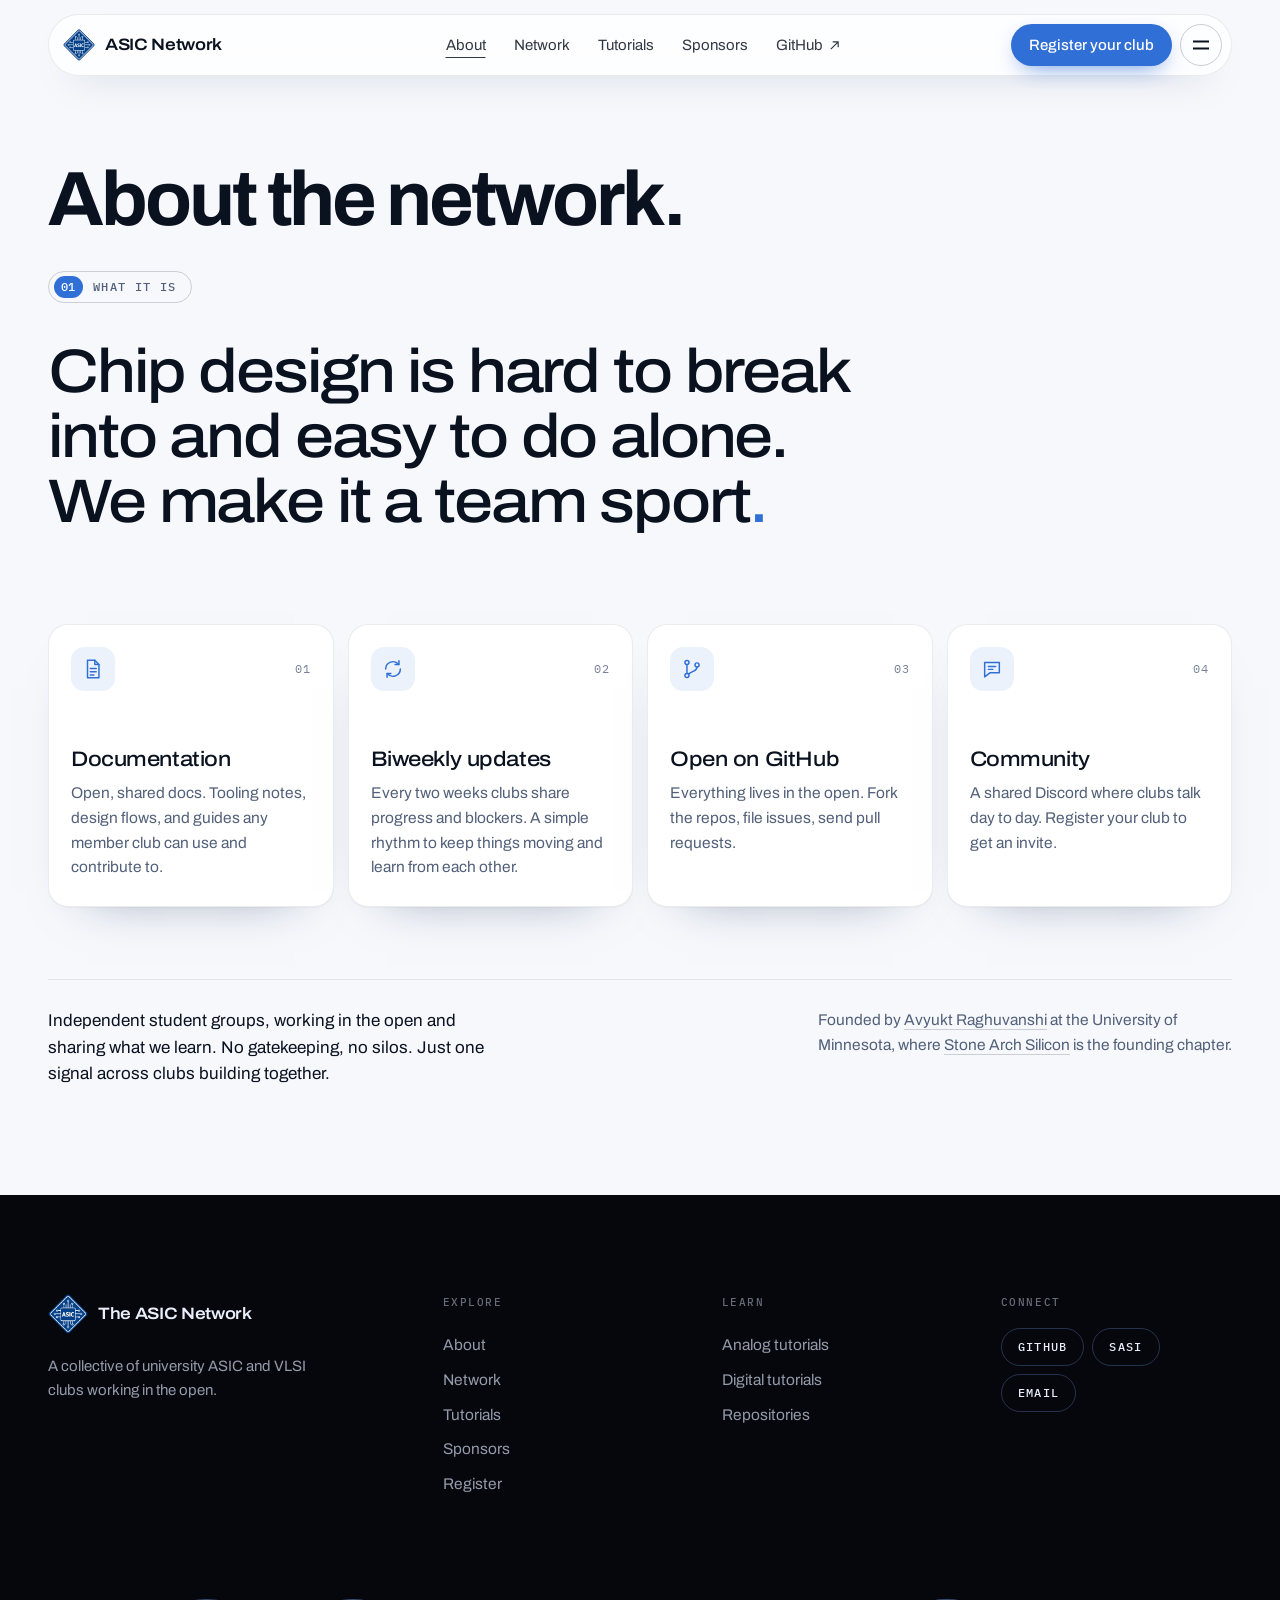
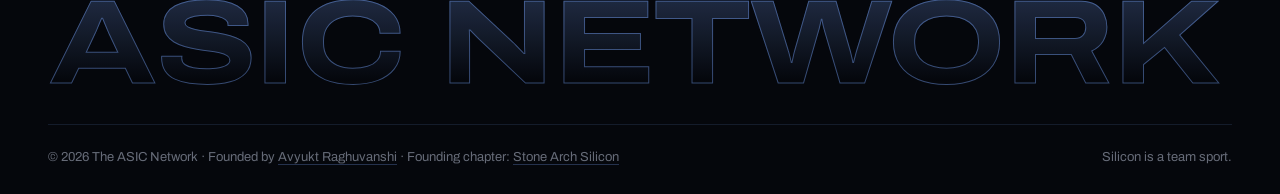
==== about.html @ 71099776 "Add dedicated About page and cross-page navigation" ====
<!DOCTYPE html>
<html lang="en" class="no-js">
<head>
<meta charset="UTF-8" />
<meta name="viewport" content="width=device-width, initial-scale=1.0" />
<title>About the network | ASIC Network</title>
<meta name="description" content="Meet the ASIC Network: shared documentation, biweekly updates, and a global community of student chip designers." />

<link rel="canonical" href="https://asicnetwork.net/about.html" />

<!-- Open Graph -->
<meta property="og:title" content="About the network | ASIC Network" />
<meta property="og:description" content="Meet the ASIC Network: shared documentation, biweekly updates, and a global community of student chip designers." />
<meta property="og:image" content="https://asicnetwork.net/banner.png" />
<meta property="og:url" content="https://asicnetwork.net/about.html" />
<meta property="og:type" content="website" />
<script type="application/ld+json">
{
  "@context": "https://schema.org",
  "@type": "Organization",
  "@id": "https://asicnetwork.net/#organization",
  "name": "The ASIC Network",
  "alternateName": "ASIC Network",
  "url": "https://asicnetwork.net/",
  "logo": "https://asicnetwork.net/logo.png",
  "image": "https://asicnetwork.net/banner.png",
  "description": "A collective of university ASIC and VLSI clubs working in the open: shared documentation, open analog and digital tutorials, biweekly updates, and a community.",
  "founder": {
    "@type": "Person",
    "@id": "https://raghuavy.github.io/#person",
    "name": "Avyukt Raghuvanshi",
    "url": "https://raghuavy.github.io/"
  },
  "sameAs": [
    "https://github.com/ASIC-Network"
  ]
}
</script>

<meta name="theme-color" content="#05070c" />
<link rel="icon" type="image/png" href="assets/logo-256.png" />
<!-- Fonts: Archivo and IBM Plex Mono (SIL OFL 1.1, see assets/*-OFL.txt), self-hosted -->
<link rel="preload" href="assets/Archivo-Variable.woff2" as="font" type="font/woff2" crossorigin />
<link rel="preload" href="assets/IBMPlexMono-Medium.woff2" as="font" type="font/woff2" crossorigin />
<link rel="stylesheet" href="assets/site.css" />
<script>document.documentElement.className = 'js';</script>
<style>.subpage main>section:first-child{padding-top:160px;min-height:70vh}.nav-link[aria-current="page"]{text-decoration:underline;text-underline-offset:7px}.club-grid{display:grid;grid-template-columns:repeat(4,minmax(0,1fr));gap:16px}.club-card{display:flex;flex-direction:column;background:#fff;color:#101a2b;border:1px solid #dce2ec;border-radius:20px;padding:24px;text-decoration:none;transition:transform .2s,border-color .2s}.club-card:hover{transform:translateY(-4px);border-color:#2c66ee}.club-card:focus-visible{outline:3px solid #2c66ee;outline-offset:4px}.club-logo{height:108px;display:flex;align-items:center;justify-content:center;margin-bottom:22px}.club-logo img{object-fit:contain;width:120px;height:80px}.club-name{font-size:20px;font-weight:650;line-height:1.25}.club-university{font-size:13px;line-height:1.5;color:#556277;margin-top:7px}.club-status{font:11px monospace;text-transform:uppercase;letter-spacing:.08em;color:#3157a6;margin-top:18px}.directory-label{font-size:18px;margin:36px 0 18px}.page-heading{font-size:clamp(38px,6vw,80px);letter-spacing:-.04em;line-height:1.05;margin:0 0 30px}.home-links{display:flex;gap:12px;flex-wrap:wrap;padding-top:16px}.home-links a{border:1px solid #dce2ec;border-radius:40px;padding:12px 20px}.subpage #statement .w{opacity:1;color:inherit}@media(max-width:900px){.club-grid{grid-template-columns:repeat(3,minmax(0,1fr))}}@media(max-width:650px){.club-grid{grid-template-columns:repeat(2,minmax(0,1fr))}.club-card{padding:16px}.club-name{font-size:17px}.club-logo{height:90px}.subpage main>section:first-child{padding-top:120px}}@media(prefers-reduced-motion:reduce){.club-card{transition:none}.club-card:hover{transform:none}}</style></head>
<body class="subpage">

<a class="skip-link" href="#main">Skip to content</a>
<div class="progress" id="progress" aria-hidden="true"></div>

<!-- HEADER: a floating capsule -->
<header class="site-header" id="siteHeader">
  <nav class="nav" id="nav" aria-label="Main navigation">
    <a class="brand" href="index.html" aria-label="The ASIC Network home">
      <img src="assets/logo-256.png" alt="" width="32" height="32" />
      <span class="brand-name">ASIC Network</span>
    </a>
    <div class="nav-links">
      <a class="nav-link" aria-current="page" href="about.html">About</a>
      <a class="nav-link" href="network.html">Network</a>
      <a class="nav-link" href="tutorials.html">Tutorials</a>
      <a class="nav-link" href="sponsors.html">Sponsors</a>
      <a class="nav-link" data-link="github" href="https://github.com/ASIC-Network" target="_blank" rel="noopener">GitHub
        <svg viewBox="0 0 12 12" aria-hidden="true"><path d="M2 10L10 2M4 2h6v6" stroke="currentColor" stroke-width="1.3" fill="none"/></svg></a>
    </div>
    <div class="nav-actions">
      <a class="nav-cta" href="register.html">Register<span class="cta-long">&nbsp;your club</span></a>
      <button class="nav-menu" id="menuToggle" type="button" aria-label="Open menu" aria-controls="menu" aria-expanded="false"><span></span></button>
    </div>
  </nav>
</header>

<!-- FULL-SCREEN MENU -->
<div class="menu" id="menu" role="dialog" aria-modal="true" aria-label="Site menu">
  <div class="menu-top">
    <a class="brand" href="index.html" data-close>
      <img src="assets/logo-256.png" alt="" width="32" height="32" />
      <span class="brand-name">ASIC Network</span>
    </a>
    <button class="menu-close" id="menuClose" type="button" aria-label="Close menu">
      <svg viewBox="0 0 14 14" aria-hidden="true"><path d="M1 1l12 12M13 1L1 13" stroke="currentColor" stroke-width="1.4" fill="none"/></svg>
    </button>
  </div>
  <div class="menu-body">
    <ul class="menu-main">
      <li><a href="about.html" data-close><span class="idx">01</span>About</a></li>
      <li><a href="network.html" data-close><span class="idx">02</span>Network</a></li>
      <li><a href="tutorials.html" data-close><span class="idx">03</span>Tutorials</a></li>
      <li><a href="sponsors.html" data-close><span class="idx">04</span>Sponsors</a></li>
      <li><a href="register.html" data-close><span class="idx">05</span>Register</a></li>
    </ul>
    <div class="menu-side">
      <div>
        <h3>Learn</h3>
        <a href="https://asic-network.github.io/analog-tutorials/" target="_blank" rel="noopener">Analog tutorials <span aria-hidden="true">↗</span></a>
        <a href="https://asic-network.github.io/digital-tutorials/" target="_blank" rel="noopener">Digital tutorials <span aria-hidden="true">↗</span></a>
      </div>
      <div>
        <h3>Connect</h3>
        <a data-link="github" href="https://github.com/ASIC-Network" target="_blank" rel="noopener">GitHub <span aria-hidden="true">↗</span></a>
        <a href="https://stone-arch-silicon.github.io/stone-arch-silicon/" target="_blank" rel="noopener">Stone Arch Silicon <span aria-hidden="true">↗</span></a>
        <a href="mailto:theasicnetwork@gmail.com">theasicnetwork@gmail.com</a>
      </div>
      <p>A collective of university ASIC and VLSI clubs working in the open. Silicon is a team sport.</p>
    </div>
  </div>
</div>

<main id="main"><section class="sec theme-light" id="about" data-nav="light">
  <div class="wrap"><h1 class="page-heading">About the network.</h1>
    <p class="tag reveal"><span class="ix">01</span>What it is</p>
    <p class="statement-text" id="statement">Chip design is hard to break into and easy to do alone. We make it a team <span class="nowrap">sport<span class="accent">.</span></span></p>

    <div class="cards4">
      <article class="card reveal">
        <div class="card-top"><span class="ic"><svg viewBox="0 0 24 24" aria-hidden="true"><path d="M6 2.5h8l4.5 4.5v14.5H6z"/><path d="M14 2.5V7h4.5"/><path d="M9 11.5h6.5M9 15h6.5M9 18.5h4"/></svg></span><span class="idx">01</span></div>
        <h3>Documentation</h3><p>Open, shared docs. Tooling notes, design flows, and guides any member club can use and contribute to.</p>
      </article>
      <article class="card reveal" data-d="1">
        <div class="card-top"><span class="ic"><svg viewBox="0 0 24 24" aria-hidden="true"><path d="M20 12a8 8 0 0 1-14.2 5"/><path d="M4 12a8 8 0 0 1 14.2-5"/><path d="M18.5 3v4.2h-4.2M5.5 21v-4.2h4.2"/></svg></span><span class="idx">02</span></div>
        <h3>Biweekly updates</h3><p>Every two weeks clubs share progress and blockers. A simple rhythm to keep things moving and learn from each other.</p>
      </article>
      <article class="card reveal" data-d="2">
        <div class="card-top"><span class="ic"><svg viewBox="0 0 24 24" aria-hidden="true"><circle cx="6.5" cy="5" r="2.2"/><circle cx="6.5" cy="19" r="2.2"/><circle cx="17.5" cy="7.5" r="2.2"/><path d="M6.5 7.2v9.6M17.5 9.7c0 4.6-5.4 4.4-9.3 7.6"/></svg></span><span class="idx">03</span></div>
        <h3>Open on GitHub</h3><p>Everything lives in the open. Fork the repos, file issues, send pull requests.</p>
      </article>
      <article class="card reveal" data-d="3">
        <div class="card-top"><span class="ic"><svg viewBox="0 0 24 24" aria-hidden="true"><path d="M4 5h16v11H10l-6 4.5z"/><path d="M8 9.2h8M8 12.4h5"/></svg></span><span class="idx">04</span></div>
        <h3>Community</h3><p>A shared Discord where clubs talk day to day. Register your club to get an invite.</p>
      </article>
    </div>

    <div class="about-foot reveal">
      <p class="lead">Independent student groups, working in the open and sharing what we learn. No gatekeeping, no silos. Just one signal across clubs building together.</p>
      <p class="founder">Founded by <a class="link" href="https://raghuavy.github.io/">Avyukt Raghuvanshi</a> at the University of Minnesota, where <a class="link" href="https://stone-arch-silicon.github.io/stone-arch-silicon/">Stone Arch Silicon</a> is the founding chapter.</p>
    </div>
  </div>
</section></main>

<!-- FOOTER -->
<footer class="footer theme-dark" data-nav="dark">
  <div class="wrap">
    <div class="footer-grid">
      <div>
        <a class="brand" href="index.html">
          <img src="assets/logo-256.png" alt="" width="40" height="40" />
          <span class="brand-name">The ASIC Network</span>
        </a>
        <p class="blurb">A collective of university ASIC and VLSI clubs working in the open.</p>
      </div>
      <div class="f-links">
        <p class="f-h">Explore</p>
        <a href="about.html">About</a>
        <a href="network.html">Network</a>
        <a href="tutorials.html">Tutorials</a>
        <a href="sponsors.html">Sponsors</a>
        <a href="register.html">Register</a>
      </div>
      <div class="f-links">
        <p class="f-h">Learn</p>
        <a href="https://asic-network.github.io/analog-tutorials/" target="_blank" rel="noopener">Analog tutorials</a>
        <a href="https://asic-network.github.io/digital-tutorials/" target="_blank" rel="noopener">Digital tutorials</a>
        <a data-link="github" href="https://github.com/ASIC-Network" target="_blank" rel="noopener">Repositories</a>
      </div>
      <div>
        <p class="f-h">Connect</p>
        <div class="pills">
          <a class="pill" data-link="github" href="https://github.com/ASIC-Network" target="_blank" rel="noopener">GitHub</a>
          <a class="pill" href="https://stone-arch-silicon.github.io/stone-arch-silicon/" target="_blank" rel="noopener">SASi</a>
          <a class="pill" href="mailto:theasicnetwork@gmail.com">Email</a>
        </div>
      </div>
    </div>
    <div class="wordmark" id="wordmark" aria-hidden="true"><span>ASIC NETWORK</span></div>
    <div class="footer-bottom">
      <span>© <span id="year">2026</span> The ASIC Network · Founded by <a href="https://raghuavy.github.io/">Avyukt Raghuvanshi</a> · Founding chapter: <a href="https://stone-arch-silicon.github.io/stone-arch-silicon/">Stone Arch Silicon</a></span>
      <span>Silicon is a team sport.</span>
    </div>
  </div>
</footer>

<script src="assets/site.js"></script>
</body>
</html>
---- assets/site.css ----
/* =====================================================================
   The ASIC Network: "signal" theme
   Same bones as the Stone Arch Silicon site (the founding chapter), its
   own look: blue-black night and cool whites, Archivo (semi-expanded for
   display) with IBM Plex Mono, rounded capsules and cards, blueprint
   grids, live numbers, and a globe film of the real network in the hero.
   Each section picks a theme (dark / light / paper) that sets the
   colour variables below; components only ever use the variables.
   ===================================================================== */
@font-face{font-family:"Archivo";src:url("Archivo-Variable.woff2") format("woff2-variations"),url("Archivo-Variable.woff2") format("woff2");font-weight:100 900;font-stretch:62% 125%;font-style:normal;font-display:swap;}
@font-face{font-family:"IBM Plex Mono";src:url("IBMPlexMono-Regular.woff2") format("woff2");font-weight:400;font-style:normal;font-display:swap;}
@font-face{font-family:"IBM Plex Mono";src:url("IBMPlexMono-Medium.woff2") format("woff2");font-weight:500;font-style:normal;font-display:swap;}

:root{
  --accent:#2f6fd6;          /* the network's signal blue: fills and buttons (white text on it) */
  --accent-dk:#2864c6;       /* hover for filled buttons */
  --accent-hi:#7aa7ff;       /* text, lines and glows on night backgrounds */
  --night:#05070c; --night-2:#0a0f1a; --night-3:#111a2c;
  --ice:#f6f8fc; --frost:#eaf0f8; --white:#ffffff;
  --sans:"Archivo",ui-sans-serif,system-ui,-apple-system,"Segoe UI",Roboto,Arial,sans-serif;
  --mono:"IBM Plex Mono",ui-monospace,SFMono-Regular,Menlo,Consolas,monospace;
  --wide:112%;               /* Archivo's width axis for display type */
  --maxw:1440px;
  --gut:clamp(16px,4vw,48px);
  --nav-h:62px;
  --r:20px; --r-lg:30px;
  --ease:cubic-bezier(.2,.7,.2,1);
  --ease-io:cubic-bezier(.7,0,.2,1);
}
.theme-dark{--bg:var(--night);--fg:#e9eefb;--muted:rgba(222,231,252,.66);--faint:rgba(222,231,252,.45);--line:rgba(122,167,255,.13);--line-2:rgba(122,167,255,.27);--card:rgba(17,26,44,.55);--card-bd:rgba(122,167,255,.16);--hl:var(--accent-hi);background:var(--bg);color:var(--fg);}
.theme-light{--bg:var(--ice);--fg:#0a1220;--muted:#526079;--faint:#77839a;--line:rgba(10,18,32,.09);--line-2:rgba(10,18,32,.18);--card:#ffffff;--card-bd:rgba(10,18,32,.08);--hl:var(--accent);background:var(--bg);color:var(--fg);}
.theme-paper{--bg:var(--frost);--fg:#0a1220;--muted:#526079;--faint:#77839a;--line:rgba(10,18,32,.09);--line-2:rgba(10,18,32,.18);--card:#ffffff;--card-bd:rgba(10,18,32,.08);--hl:var(--accent);background:var(--bg);color:var(--fg);}

*,*::before,*::after{box-sizing:border-box;}
html{-webkit-text-size-adjust:100%;text-size-adjust:100%;scroll-behavior:smooth;background:var(--night);}
body{margin:0;background:var(--night);color:#e9eefb;font-family:var(--sans);font-size:17px;line-height:1.6;font-weight:400;-webkit-font-smoothing:antialiased;-moz-osx-font-smoothing:grayscale;overflow-x:hidden;}
img,video,canvas,svg{display:block;max-width:100%;}
a{color:inherit;text-decoration:none;}
button{font:inherit;color:inherit;background:none;border:0;padding:0;cursor:pointer;-webkit-tap-highlight-color:transparent;}
h1,h2,h3,h4,p,dl,dt,dd,figure{margin:0;overflow-wrap:break-word;}
ul,ol{margin:0;padding:0;list-style:none;}
::selection{background:var(--accent);color:#fff;}
:focus-visible{outline:2px solid var(--hl,var(--accent));outline-offset:3px;}
.nowrap{white-space:nowrap;}
.sr-only{position:absolute!important;width:1px;height:1px;padding:0;margin:-1px;overflow:hidden;clip:rect(0,0,0,0);white-space:nowrap;border:0;}
.wrap{width:100%;max-width:var(--maxw);margin:0 auto;padding:0 var(--gut);}
.skip-link{position:fixed;top:10px;left:10px;z-index:200;padding:12px 18px;border-radius:999px;background:#fff;color:#000;font-weight:500;transform:translateY(-200%);}
.skip-link:focus{transform:none;}

/* ---------- type ---------- */
.tag{display:inline-flex;align-items:center;gap:10px;height:32px;padding:0 14px 0 5px;border:1px solid var(--line-2);border-radius:999px;font-family:var(--mono);font-size:11.5px;font-weight:500;line-height:1;letter-spacing:.12em;text-transform:uppercase;color:var(--muted);}
.tag .ix{display:inline-grid;place-items:center;min-width:22px;height:22px;padding:0 7px;border-radius:999px;background:var(--accent);color:#fff;letter-spacing:.04em;}
.node{position:relative;width:8px;height:8px;flex:none;margin-left:7px;border-radius:50%;background:var(--accent-hi);box-shadow:0 0 12px rgba(122,167,255,.9);}
.node::after{content:"";position:absolute;inset:-5px;border-radius:50%;border:1px solid rgba(122,167,255,.6);animation:ping 2.4s var(--ease) infinite;}
@keyframes ping{0%{transform:scale(.5);opacity:1;}80%,100%{transform:scale(1.6);opacity:0;}}
.h2{font-size:clamp(38px,4.9vw,76px);font-weight:500;font-stretch:var(--wide);line-height:1.02;letter-spacing:-.035em;}
.lead{font-size:clamp(17px,1.3vw,20px);line-height:1.55;color:var(--muted);max-width:52ch;}
.idx{font-family:var(--mono);font-size:12px;letter-spacing:.08em;color:var(--faint);}
.link{text-decoration:underline;text-decoration-thickness:1px;text-underline-offset:4px;text-decoration-color:var(--line-2);transition:text-decoration-color .2s;}
.link:hover{text-decoration-color:var(--hl);}

/* ---------- buttons: pills with the arrow in its own disc ---------- */
.btn{display:inline-flex;align-items:center;gap:14px;height:52px;padding:0 7px 0 24px;border:1px solid transparent;border-radius:999px;font-size:15.5px;font-weight:500;line-height:1;white-space:nowrap;transition:background-color .25s var(--ease),border-color .25s var(--ease),color .25s var(--ease),box-shadow .35s var(--ease);}
.btn-ic{display:grid;place-items:center;width:38px;height:38px;flex:none;border-radius:50%;transition:transform .35s var(--ease);}
.btn-ic svg{width:14px;height:14px;}
.btn:hover .btn-ic{transform:translateX(3px);}
.btn.ne:hover .btn-ic{transform:translate(2px,-2px);}
.btn-primary{background:var(--accent);color:#fff;box-shadow:0 12px 30px -14px rgba(47,111,214,.9);}
.btn-primary .btn-ic{background:rgba(255,255,255,.16);}
.btn-primary:hover{background:var(--accent-dk);box-shadow:0 16px 40px -12px rgba(61,127,240,.95);}
.btn-ghost{border-color:var(--line-2);color:var(--fg);}
.btn-ghost .btn-ic{background:var(--line);}
.btn-ghost:hover{border-color:var(--fg);}

/* ---------- reveal on scroll (only when JS runs) ---------- */
.js .reveal{opacity:0;transform:translateY(24px);transition:opacity .9s var(--ease),transform .9s var(--ease);}
.js .reveal.in{opacity:1;transform:none;}
.js .reveal[data-d="1"]{transition-delay:.08s;} .js .reveal[data-d="2"]{transition-delay:.16s;} .js .reveal[data-d="3"]{transition-delay:.24s;}

/* =====================================================================
   Header: a floating capsule that takes the colours of the section under it
   ===================================================================== */
.progress{position:fixed;top:0;left:0;right:0;height:2px;z-index:80;transform-origin:0 50%;transform:scaleX(0);background:linear-gradient(90deg,var(--accent),var(--accent-hi));pointer-events:none;}
.site-header{position:fixed;top:14px;left:0;right:0;z-index:60;padding:0 var(--gut);color:#fff;pointer-events:none;}
.nav{pointer-events:auto;max-width:var(--maxw);height:var(--nav-h);margin:0 auto;display:grid;grid-template-columns:1fr auto 1fr;align-items:center;gap:12px;padding:0 9px 0 14px;border:1px solid rgba(122,167,255,.12);border-radius:999px;transition:background-color .35s var(--ease),color .35s var(--ease),border-color .35s var(--ease),box-shadow .35s var(--ease);}
.nav.on-dark{background:rgba(10,15,26,.7);-webkit-backdrop-filter:saturate(1.4) blur(16px);backdrop-filter:saturate(1.4) blur(16px);border-color:rgba(122,167,255,.16);box-shadow:0 18px 40px -24px rgba(0,0,0,.85);}
.nav.on-light{background:rgba(255,255,255,.82);-webkit-backdrop-filter:saturate(1.4) blur(16px);backdrop-filter:saturate(1.4) blur(16px);color:#0a1220;border-color:rgba(10,18,32,.08);box-shadow:0 18px 40px -26px rgba(10,30,70,.35);}
.brand{display:flex;align-items:center;gap:10px;min-width:0;justify-self:start;}
.brand img{width:32px;height:32px;object-fit:contain;flex:none;}
.brand-name{font-size:16.5px;font-weight:600;font-stretch:var(--wide);letter-spacing:-.02em;white-space:nowrap;}
.nav-links{display:flex;align-items:center;gap:2px;}
.nav-link{display:inline-flex;align-items:center;gap:6px;height:38px;padding:0 13px;border-radius:999px;font-size:15px;opacity:.84;transition:opacity .2s,background-color .2s;}
.nav-link:hover{opacity:1;background:rgba(122,167,255,.12);}
.nav.on-light .nav-link:hover{background:rgba(10,18,32,.06);}
.nav-link svg{width:11px;height:11px;}
.nav-actions{display:flex;align-items:center;gap:8px;justify-self:end;}
.nav-cta{display:inline-flex;align-items:center;height:42px;padding:0 18px;border-radius:999px;background:var(--accent);color:#fff;font-size:15px;font-weight:500;white-space:nowrap;box-shadow:0 8px 24px -10px rgba(47,111,214,.9);transition:background-color .25s,box-shadow .25s;}
.nav-cta:hover{background:var(--accent-dk);box-shadow:0 10px 30px -8px rgba(61,127,240,.95);}
.nav-menu{width:42px;height:42px;display:grid;place-items:center;border:1px solid rgba(255,255,255,.28);border-radius:50%;transition:border-color .25s;}
.nav.on-light .nav-menu{border-color:rgba(10,18,32,.2);}
.nav-menu:hover{border-color:currentColor;}
.nav-menu span{display:block;width:16px;height:1.5px;box-shadow:0 -3.5px 0 currentColor,0 3.5px 0 currentColor;}

/* full-screen menu */
.menu{position:fixed;inset:0;z-index:90;display:flex;flex-direction:column;background:var(--night);color:#e9eefb;opacity:0;visibility:hidden;transition:opacity .35s var(--ease),visibility 0s linear .35s;}
.menu::before{content:"";position:absolute;inset:0;pointer-events:none;background:radial-gradient(60% 60% at 85% 10%,rgba(47,111,214,.22),transparent 70%),linear-gradient(rgba(122,167,255,.07) 1px,transparent 1px) 0 0/56px 56px,linear-gradient(90deg,rgba(122,167,255,.07) 1px,transparent 1px) 0 0/56px 56px;-webkit-mask-image:radial-gradient(90% 80% at 70% 20%,#000,transparent);mask-image:radial-gradient(90% 80% at 70% 20%,#000,transparent);}
.menu.is-open{opacity:1;visibility:visible;transition:opacity .35s var(--ease),visibility 0s;}
.menu-top{position:relative;flex:none;height:calc(var(--nav-h) + 28px);display:flex;align-items:center;justify-content:space-between;padding:0 calc(var(--gut) + 14px);}
.menu-close{width:42px;height:42px;display:grid;place-items:center;border:1px solid rgba(255,255,255,.28);border-radius:50%;}
.menu-close svg{width:14px;height:14px;}
.menu-body{position:relative;flex:1;overflow:auto;display:grid;grid-template-columns:minmax(0,1.7fr) minmax(0,1fr);gap:var(--gut);padding:clamp(16px,4vh,48px) calc(var(--gut) + 14px) 40px;}
.menu-main li{border-bottom:1px solid rgba(122,167,255,.14);}
.menu-main a{display:flex;align-items:baseline;gap:22px;padding:12px 0;font-size:clamp(30px,min(4.6vw,6.2vh),64px);font-weight:500;font-stretch:var(--wide);line-height:1.08;letter-spacing:-.035em;transition:color .2s,padding-left .35s var(--ease);}
.menu-main a:hover{color:var(--accent-hi);padding-left:10px;}
.menu-main .idx{min-width:3ch;font-size:12px;color:var(--accent-hi);}
.menu-side{display:flex;flex-direction:column;gap:36px;padding-top:12px;}
.menu-side h3{margin-bottom:12px;font-family:var(--mono);font-size:11px;font-weight:500;letter-spacing:.14em;text-transform:uppercase;color:rgba(222,231,252,.45);}
.menu-side a{display:flex;justify-content:space-between;gap:16px;padding:10px 0;border-bottom:1px solid rgba(122,167,255,.1);font-size:17px;color:rgba(233,238,251,.84);}
.menu-side a:hover{color:#fff;}
.menu-side p{max-width:36ch;font-size:15px;color:rgba(222,231,252,.6);}
.js .menu .menu-main li{opacity:0;transform:translateY(18px);transition:opacity .5s var(--ease),transform .6s var(--ease);}
.js .menu.is-open .menu-main li{opacity:1;transform:none;}
.menu.is-open .menu-main li:nth-child(2){transition-delay:.03s;} .menu.is-open .menu-main li:nth-child(3){transition-delay:.06s;} .menu.is-open .menu-main li:nth-child(4){transition-delay:.09s;} .menu.is-open .menu-main li:nth-child(5){transition-delay:.12s;}
body.menu-open{overflow:hidden;}

/* =====================================================================
   Hero: the globe film on the right, a blueprint grid behind the words,
   live numbers in a glass strip along the bottom
   ===================================================================== */
.hero{position:relative;isolation:isolate;min-height:100vh;min-height:100svh;display:flex;flex-direction:column;justify-content:flex-end;overflow:hidden;padding:calc(var(--nav-h) + 110px) 0 28px;}
.hero-media{position:absolute;inset:0;z-index:-1;background:var(--night) url("hero-poster.jpg") 50% 50%/cover no-repeat;}
.hero-video{position:absolute;inset:0;width:100%;height:100%;max-width:none;object-fit:cover;opacity:0;transition:opacity 1.4s var(--ease);}
.hero-video.is-playing{opacity:1;}
.hero-shade{position:absolute;inset:0;background:
  linear-gradient(180deg,rgba(5,7,12,.5) 0%,rgba(5,7,12,0) 20%,rgba(5,7,12,0) 62%,rgba(5,7,12,.72) 88%,var(--night) 100%),
  linear-gradient(90deg,rgba(5,7,12,.82) 0%,rgba(5,7,12,.5) 36%,rgba(5,7,12,0) 62%);}
.hero-grid{position:absolute;inset:0;opacity:.75;background:linear-gradient(rgba(122,167,255,.08) 1px,transparent 1px) 0 0/64px 64px,linear-gradient(90deg,rgba(122,167,255,.08) 1px,transparent 1px) 0 0/64px 64px;-webkit-mask-image:linear-gradient(90deg,#000 0%,rgba(0,0,0,.55) 32%,transparent 56%);mask-image:linear-gradient(90deg,#000 0%,rgba(0,0,0,.55) 32%,transparent 56%);}
.hero-inner{position:relative;}
.hero-title{margin-top:26px;font-size:clamp(40px,7vw,120px);font-weight:500;font-stretch:var(--wide);line-height:1;letter-spacing:-.04em;text-shadow:0 2px 30px rgba(0,0,0,.45);}
.ht-line{display:block;white-space:nowrap;}
.decode{color:var(--accent-hi);}
.caret{display:inline-block;width:.07em;height:.74em;margin-left:.07em;vertical-align:-.04em;background:var(--accent-hi);box-shadow:0 0 18px rgba(122,167,255,.85);animation:caret 1.1s steps(1) infinite;}
@keyframes caret{50%{opacity:0;}}
.hero-lead{margin-top:28px;max-width:46ch;font-size:clamp(17px,1.35vw,20px);line-height:1.55;color:rgba(233,238,251,.8);}
.hero-cta{display:flex;flex-wrap:wrap;gap:10px;margin-top:32px;}
.hero .btn-ghost{border-color:rgba(233,238,251,.32);color:#fff;background:rgba(5,7,12,.3);-webkit-backdrop-filter:blur(8px);backdrop-filter:blur(8px);}
.hero .btn-ghost:hover{border-color:#fff;}
.telemetry{position:relative;display:flex;margin-top:clamp(44px,8vh,88px);border:1px solid rgba(122,167,255,.2);border-radius:var(--r);background:rgba(10,15,26,.5);-webkit-backdrop-filter:blur(14px) saturate(1.3);backdrop-filter:blur(14px) saturate(1.3);}
.tm-live{position:absolute;top:0;left:18px;transform:translateY(-50%);display:inline-flex;align-items:center;gap:9px;height:24px;padding:0 12px 0 4px;border:1px solid rgba(122,167,255,.24);border-radius:999px;background:var(--night);font-family:var(--mono);font-size:10.5px;font-weight:500;letter-spacing:.14em;text-transform:uppercase;color:rgba(222,231,252,.72);}
.tm-grid{flex:1;display:grid;grid-template-columns:repeat(4,minmax(0,1fr));}
.tm{display:flex;flex-direction:column-reverse;justify-content:flex-end;gap:8px;padding:22px 22px 18px;}
.tm + .tm{border-left:1px solid rgba(122,167,255,.13);}
.tm dd{font-family:var(--mono);font-size:clamp(26px,2.5vw,38px);font-weight:500;line-height:1;letter-spacing:-.02em;color:#fff;font-variant-numeric:tabular-nums;}
.tm:first-child dd{color:var(--accent-hi);text-shadow:0 0 24px rgba(122,167,255,.55);}
.tm dt{font-family:var(--mono);font-size:11px;letter-spacing:.12em;text-transform:uppercase;color:rgba(222,231,252,.56);}
.motion-btn{display:inline-flex;align-items:center;gap:10px;flex:none;padding:0 22px;border-left:1px solid rgba(122,167,255,.13);font-family:var(--mono);font-size:11px;letter-spacing:.12em;text-transform:uppercase;color:rgba(222,231,252,.72);transition:color .2s;}
.motion-btn:hover{color:#fff;}
.motion-btn i{width:24px;height:24px;display:grid;place-items:center;border:1px solid currentColor;border-radius:50%;}
.motion-btn svg{width:8px;height:8px;}
.motion-btn .ic-play{display:none;}
.motion-off .motion-btn .ic-play{display:block;} .motion-off .motion-btn .ic-pause{display:none;}

/* =====================================================================
   Sections
   ===================================================================== */
.sec{position:relative;padding:clamp(88px,12vh,150px) 0;}
.sec-head{display:grid;grid-template-columns:minmax(0,1.3fr) minmax(0,1fr);gap:28px var(--gut);align-items:end;}
.sec-head .tag{grid-column:1/-1;justify-self:start;}
.sec-head .lead{justify-self:end;}
.sec-grid{position:absolute;inset:0;pointer-events:none;opacity:.8;background:linear-gradient(var(--line) 1px,transparent 1px) 0 0/64px 64px,linear-gradient(90deg,var(--line) 1px,transparent 1px) 0 0/64px 64px;-webkit-mask-image:radial-gradient(75% 55% at 50% 0%,#000,transparent 80%);mask-image:radial-gradient(75% 55% at 50% 0%,#000,transparent 80%);}
.sec > .wrap{position:relative;}

/* about: the statement lights up word by word as you scroll, the newest word in blue */
.statement-text{margin-top:36px;max-width:21ch;font-size:clamp(34px,4.8vw,78px);font-weight:500;font-stretch:var(--wide);line-height:1.06;letter-spacing:-.035em;}
.statement-text .w{color:rgba(10,18,32,.15);transition:color .35s linear;}
.statement-text .w.on{color:var(--fg);}
.statement-text .w.head{color:var(--accent);}
.no-js .statement-text .w,.motion-off .statement-text .w{color:var(--fg);}
.statement-text .accent,.statement-text .accent .w{color:var(--accent)!important;}
.cards4{display:grid;grid-template-columns:repeat(4,minmax(0,1fr));gap:14px;margin-top:clamp(64px,10vh,120px);}
.card{display:flex;flex-direction:column;min-width:0;min-height:270px;padding:22px 22px 26px;background:var(--card);border:1px solid var(--card-bd);border-radius:var(--r);box-shadow:0 1px 0 rgba(10,18,32,.03),0 24px 50px -40px rgba(10,30,70,.5);}
.js .card.reveal{transition:opacity .9s var(--ease),transform .9s var(--ease),border-color .35s var(--ease),box-shadow .35s var(--ease);}
.card:hover{border-color:rgba(47,111,214,.45);box-shadow:0 1px 0 rgba(10,18,32,.03),0 30px 60px -36px rgba(47,111,214,.55);}
.card-top{display:flex;align-items:center;justify-content:space-between;}
.ic{display:grid;place-items:center;width:44px;height:44px;border-radius:13px;background:rgba(47,111,214,.09);color:var(--accent);transition:background-color .35s var(--ease),color .35s var(--ease);}
.ic svg{width:22px;height:22px;fill:none;stroke:currentColor;stroke-width:1.6;stroke-linecap:round;stroke-linejoin:round;}
.card:hover .ic{background:var(--accent);color:#fff;}
.card h3{margin-top:56px;font-size:clamp(21px,1.6vw,25px);font-weight:500;font-stretch:var(--wide);line-height:1.15;letter-spacing:-.02em;}
.card p{margin-top:10px;font-size:15.5px;color:var(--muted);}
.about-foot{display:grid;grid-template-columns:minmax(0,1.3fr) minmax(0,1fr);gap:20px var(--gut);align-items:start;margin-top:clamp(48px,8vh,88px);padding-top:28px;border-top:1px solid var(--line);}
.about-foot .lead{max-width:44ch;color:var(--fg);}
.about-foot .founder{justify-self:end;max-width:46ch;font-size:15.5px;color:var(--muted);}

/* network map, on night blue. Its data and behaviour live in index.html. */
.net-card{margin-top:clamp(48px,8vh,88px);overflow:hidden;border:1px solid var(--line-2);border-radius:var(--r-lg);background:var(--night-2);box-shadow:0 40px 90px -50px rgba(47,111,214,.45);}
.net-bar{display:flex;align-items:center;gap:12px;padding:15px 20px;border-bottom:1px solid var(--line);}
.live-dot{width:8px;height:8px;flex:none;border-radius:50%;background:var(--accent-hi);animation:livepulse 2.4s ease-out infinite;}
@keyframes livepulse{0%{box-shadow:0 0 0 0 rgba(122,167,255,.5);}70%,100%{box-shadow:0 0 0 9px rgba(122,167,255,0);}}
.net-stats{font-size:15px;line-height:1.4;color:var(--muted);}
.net-stats b{color:var(--fg);font-weight:600;}
#netmesh{position:relative;height:clamp(420px,64vh,660px);overflow:hidden;background:#070b14;cursor:grab;user-select:none;-webkit-user-select:none;}
#netmesh.panning{cursor:grabbing;}
#netmesh svg{position:absolute;inset:0;width:100%;height:100%;max-width:none;display:block;touch-action:none;}
#netmesh .ocean{fill:#070b14;}
#netmesh .land{fill:#131b2d;stroke:#1d2842;stroke-width:.35;}
#netmesh .graticule{fill:none;stroke:rgba(122,167,255,.08);stroke-width:.3;}
#netmesh .conn-line{stroke:var(--accent-hi);opacity:.5;}
#netmesh .prog-line{stroke:rgba(222,231,252,.45);opacity:.55;stroke-dasharray:4 5;}
#netmesh .uni-node{cursor:pointer;}
#netmesh .uni-node .ring{fill:var(--night);stroke:rgba(233,238,251,.8);stroke-width:1.6;transition:r .12s ease;}
#netmesh .uni-node.conn .ring{fill:var(--accent-hi);stroke:var(--night);stroke-width:1.4;filter:drop-shadow(0 0 5px rgba(122,167,255,.85));}
#netmesh .uni-node:hover .ring,#netmesh .uni-node.active .ring{stroke-width:2.4;}
#netmesh .uni-node.conn:hover .ring,#netmesh .uni-node.conn.active .ring{stroke:#fff;}
#netmesh .uni-node .lbl{font-family:var(--mono);letter-spacing:.04em;fill:rgba(222,231,252,.62);text-anchor:middle;pointer-events:none;dominant-baseline:hanging;opacity:0;transition:opacity .25s ease;}
#netmesh .uni-node.show-lbl .lbl{opacity:1;}
#netmesh .uni-node:hover .lbl,#netmesh .uni-node.active .lbl{fill:#fff;font-weight:500;opacity:1;}
#netmesh .uni-cluster{cursor:pointer;}
#netmesh .uni-cluster .cring{fill:var(--accent);stroke:var(--night);stroke-width:2;filter:drop-shadow(0 0 7px rgba(47,111,214,.8));transition:r .12s ease,stroke .12s ease;}
#netmesh .uni-cluster:hover .cring{stroke:#fff;}
#netmesh .uni-cluster .ctxt{fill:#fff;font-family:var(--mono);font-weight:500;text-anchor:middle;dominant-baseline:central;pointer-events:none;}
.net-tooltip{position:absolute;z-index:10;display:none;max-width:250px;padding:12px 14px;border:1px solid rgba(122,167,255,.2);border-radius:14px;background:rgba(12,18,32,.94);-webkit-backdrop-filter:blur(8px);backdrop-filter:blur(8px);box-shadow:0 18px 40px -20px rgba(0,0,0,.85);color:#e9eefb;pointer-events:none;}
.net-tooltip.show{display:block;}
.net-tooltip.interactive{pointer-events:auto;max-width:270px;}
.net-tooltip .nm{margin-bottom:8px;font-size:15px;font-weight:600;line-height:1.3;}
.net-tooltip .status{display:inline-flex;align-items:center;gap:8px;font-family:var(--mono);font-size:10.5px;letter-spacing:.12em;text-transform:uppercase;color:rgba(222,231,252,.75);}
.net-tooltip .status::before{content:"";width:7px;height:7px;flex:none;border-radius:50%;}
.net-tooltip .status.conn::before{background:var(--accent-hi);box-shadow:0 0 8px rgba(122,167,255,.9);}
.net-tooltip .status.prog::before{box-shadow:inset 0 0 0 1.5px rgba(233,238,251,.8);}
.net-tooltip .prow{margin-top:8px;font-size:13px;line-height:1.5;color:rgba(222,231,252,.66);}
.net-tooltip .prow b{color:#e9eefb;font-weight:600;}
.net-tooltip .clist{display:flex;flex-direction:column;max-height:220px;overflow-y:auto;border-top:1px solid rgba(122,167,255,.12);}
.net-tooltip .citem{display:flex;align-items:center;gap:10px;width:100%;padding:9px 2px;text-align:left;font-size:14px;color:rgba(233,238,251,.86);border-bottom:1px solid rgba(122,167,255,.08);transition:color .15s,padding-left .2s var(--ease);}
.net-tooltip .citem:hover{color:#fff;padding-left:6px;}
.net-tooltip .citem .dot{width:8px;height:8px;flex:none;border-radius:50%;}
.net-tooltip .citem .dot.conn{background:var(--accent-hi);}
.net-tooltip .citem .dot.prog{box-shadow:inset 0 0 0 1.5px rgba(233,238,251,.8);}
.net-tooltip .cback{display:inline-flex;align-items:center;gap:6px;padding:0 0 10px;font-family:var(--mono);font-size:11px;letter-spacing:.1em;text-transform:uppercase;color:var(--accent-hi);}
.net-tooltip .cback:hover{color:#fff;}
.net-fallback{display:flex;align-items:center;justify-content:center;height:100%;padding:28px;text-align:center;font-family:var(--mono);font-size:12px;letter-spacing:.06em;color:rgba(222,231,252,.55);}
.map-controls{position:absolute;top:14px;right:14px;z-index:6;display:flex;flex-direction:column;gap:6px;}
.map-btn{width:38px;height:38px;display:grid;place-items:center;border:1px solid rgba(122,167,255,.24);border-radius:50%;background:rgba(10,15,26,.85);color:#e9eefb;font-family:var(--mono);font-size:17px;line-height:1;transition:border-color .2s,background-color .2s;}
.map-btn:hover{border-color:var(--accent-hi);background:rgba(47,111,214,.25);}
.map-reset{margin-top:4px;font-size:15px;}
.net-legend{display:flex;flex-wrap:wrap;gap:10px 26px;padding:15px 20px;border-top:1px solid var(--line);font-family:var(--mono);font-size:11px;letter-spacing:.12em;text-transform:uppercase;color:var(--faint);}
.net-legend span{display:inline-flex;align-items:center;gap:9px;}
.net-legend i{flex:none;width:10px;height:10px;border-radius:50%;}
.net-legend i.conn{background:var(--accent-hi);box-shadow:0 0 6px rgba(122,167,255,.8);}
.net-legend i.prog{box-shadow:inset 0 0 0 1.6px rgba(233,238,251,.8);}
.net-legend i.clus{width:14px;height:14px;background:var(--accent);}
.net-legend i.link{width:22px;height:1px;border-radius:0;background:var(--accent-hi);}

/* tutorials: one card per track with its schematic drawn in the corner */
.tracks{display:grid;grid-template-columns:repeat(2,minmax(0,1fr));grid-template-rows:auto clamp(150px,16vw,236px) auto auto auto;gap:0 16px;margin-top:clamp(56px,9vh,104px);}
.track{position:relative;display:grid;grid-row:span 5;grid-template-rows:subgrid;row-gap:0;min-width:0;padding:26px 28px 30px;overflow:hidden;background:var(--card);border:1px solid var(--card-bd);border-radius:var(--r-lg);box-shadow:0 30px 60px -48px rgba(10,30,70,.5);}
.js .track.reveal{transition:opacity .9s var(--ease),transform .9s var(--ease),background-color .45s var(--ease),color .45s var(--ease),border-color .45s var(--ease),box-shadow .45s var(--ease);}
.track-art{position:absolute;top:26px;right:22px;width:min(52%,320px);height:auto;color:rgba(47,111,214,.5);transition:color .45s var(--ease),filter .45s var(--ease);}
.track-art path,.track-art line,.track-art circle,.track-art rect,.track-art polyline{fill:none;stroke:currentColor;stroke-width:1.5;stroke-linecap:round;stroke-linejoin:round;}
.track-art .fill{fill:currentColor;stroke:none;}
.track-art text{fill:currentColor;stroke:none;font-family:var(--mono);font-size:12px;}
.track .idx{position:relative;grid-row:1;}
.track h3{position:relative;grid-row:3;font-size:clamp(48px,5.4vw,90px);font-weight:500;font-stretch:var(--wide);line-height:1;letter-spacing:-.045em;}
.track p{position:relative;grid-row:4;margin-top:16px;max-width:44ch;color:var(--muted);}
.track .go{position:relative;grid-row:5;justify-self:start;display:inline-flex;align-items:center;gap:10px;margin-top:22px;font-family:var(--mono);font-size:12px;font-weight:500;letter-spacing:.1em;text-transform:uppercase;color:var(--accent);transition:color .45s var(--ease);}
.track:hover{background:var(--night-2);color:#e9eefb;border-color:rgba(122,167,255,.3);--muted:rgba(222,231,252,.66);--faint:rgba(222,231,252,.45);box-shadow:0 40px 80px -40px rgba(47,111,214,.6);}
.track:hover .track-art{color:var(--accent-hi);filter:drop-shadow(0 0 7px rgba(122,167,255,.65));}
.track:hover .go{color:var(--accent-hi);}

/* sponsors: three partner cards; five shared rows (label, title, text, enable, earn) line up across them */
.tiers{display:grid;grid-template-columns:repeat(3,minmax(0,1fr));gap:16px;margin-top:clamp(56px,9vh,104px);}
.tier{display:grid;grid-row:span 5;grid-template-rows:subgrid;row-gap:0;align-content:start;min-width:0;padding:24px 26px 10px;background:var(--card);border:1px solid var(--card-bd);border-radius:var(--r);box-shadow:0 1px 0 rgba(10,18,32,.03),0 24px 50px -40px rgba(10,30,70,.5);}
.tier .idx{display:flex;justify-content:space-between;gap:12px;font-size:11px;letter-spacing:.12em;text-transform:uppercase;}
.tier .idx b{font-weight:500;color:var(--accent);}
.tier h3{margin:44px 0 12px;font-size:clamp(25px,2.2vw,34px);font-weight:500;font-stretch:var(--wide);line-height:1.08;letter-spacing:-.03em;}
.tier > p{font-size:15.5px;color:var(--muted);}
.give-get{display:grid;grid-row:span 2;grid-template-rows:subgrid;row-gap:0;}
.give-get div{padding:14px 0 16px;border-top:1px solid var(--line);}
.give-get div:first-child{margin-top:26px;}
.give-get dt{font-family:var(--mono);font-size:11px;letter-spacing:.12em;text-transform:uppercase;color:var(--faint);}
.give-get dd{margin-top:6px;font-size:15px;line-height:1.45;}
.pitch{position:relative;overflow:hidden;display:flex;align-items:flex-end;justify-content:space-between;gap:28px 56px;margin-top:16px;padding:clamp(28px,4vw,52px);border:1px solid var(--line-2);border-radius:var(--r-lg);}
.pitch::before{content:"";position:absolute;inset:0;pointer-events:none;background:radial-gradient(55% 140% at 100% 0%,rgba(47,111,214,.42),transparent 62%),linear-gradient(var(--line) 1px,transparent 1px) 0 0/48px 48px,linear-gradient(90deg,var(--line) 1px,transparent 1px) 0 0/48px 48px;-webkit-mask-image:linear-gradient(90deg,rgba(0,0,0,.25),#000 75%);mask-image:linear-gradient(90deg,rgba(0,0,0,.25),#000 75%);}
.pitch > *{position:relative;}
.pitch h3{font-size:clamp(28px,3vw,46px);font-weight:500;font-stretch:var(--wide);line-height:1.05;letter-spacing:-.035em;}
.pitch p{margin-top:14px;max-width:62ch;color:var(--muted);}
.pitch .btn{flex:none;}

/* register: the Google Form beside the steps, drawn as a signal path */
.reg-grid{display:grid;grid-template-columns:minmax(0,1.5fr) minmax(0,1fr);gap:clamp(28px,4vw,72px);align-items:start;margin-top:clamp(48px,8vh,88px);}
.form-card{overflow:hidden;background:#fff;border:1px solid var(--card-bd);border-radius:var(--r-lg);box-shadow:0 30px 70px -50px rgba(10,30,70,.55);}
.form-bar{display:flex;align-items:center;gap:12px;padding:15px 20px;border-bottom:1px solid var(--line);font-family:var(--mono);font-size:11px;font-weight:500;letter-spacing:.14em;text-transform:uppercase;color:var(--muted);}
.form-bar .live-dot{background:var(--accent);}
.form-card iframe{display:block;width:100%;height:1180px;border:0;background:#fff;}
.reg-side{position:sticky;top:calc(var(--nav-h) + 48px);}
.side-h{font-family:var(--mono);font-size:12px;font-weight:500;letter-spacing:.14em;text-transform:uppercase;color:var(--muted);}
.steps{margin-top:24px;}
.steps li{position:relative;display:grid;grid-template-columns:36px 1fr;gap:16px;padding-bottom:26px;font-size:16px;}
.steps li:last-child{padding-bottom:0;}
.steps li::after{content:"";position:absolute;left:17px;top:38px;bottom:2px;width:2px;border-radius:2px;background:linear-gradient(var(--accent),rgba(47,111,214,.12));}
.steps li:last-child::after{display:none;}
.step-n{display:grid;place-items:center;width:36px;height:36px;border:1px solid rgba(47,111,214,.35);border-radius:50%;background:#fff;box-shadow:0 0 0 5px rgba(47,111,214,.07);font-family:var(--mono);font-size:12px;font-weight:500;color:var(--accent);}
.steps p{padding-top:6px;}
.steps b{font-weight:600;}
.reg-side .btn{margin-top:32px;}
.fine{margin-top:16px;max-width:44ch;font-size:14px;color:var(--faint);}

/* closing panel */
.launch{position:relative;overflow:hidden;display:grid;grid-template-columns:minmax(0,1.25fr) auto;align-items:end;gap:32px 56px;margin-top:clamp(64px,10vh,120px);padding:clamp(32px,5vw,72px);border:1px solid var(--line-2);border-radius:var(--r-lg);}
.launch::before{content:"";position:absolute;inset:0;pointer-events:none;background:radial-gradient(50% 90% at 88% 100%,rgba(47,111,214,.5),transparent 70%),linear-gradient(var(--line) 1px,transparent 1px) 0 0/56px 56px,linear-gradient(90deg,var(--line) 1px,transparent 1px) 0 0/56px 56px;}
.launch > *{position:relative;}
.launch h2{font-size:clamp(40px,6vw,96px);font-weight:500;font-stretch:var(--wide);line-height:.98;letter-spacing:-.045em;}
.launch h2 em{font-style:normal;color:var(--accent-hi);}
.launch p{margin-top:18px;max-width:48ch;color:var(--muted);}
.launch-cta{display:flex;flex-wrap:wrap;gap:10px;}

/* footer */
.footer{position:relative;overflow:hidden;padding:clamp(72px,11vh,120px) 0 26px;}
.footer-grid{display:grid;grid-template-columns:minmax(0,1.5fr) repeat(3,minmax(0,1fr));gap:40px var(--gut);}
.footer .brand img{width:40px;height:40px;}
.footer .blurb{margin-top:20px;max-width:32ch;font-size:15px;color:var(--muted);}
.f-h{margin-bottom:16px;font-family:var(--mono);font-size:11px;font-weight:500;letter-spacing:.14em;text-transform:uppercase;color:var(--faint);}
.f-links a{display:block;padding:5px 0;font-size:15.5px;color:var(--muted);transition:color .2s;}
.f-links a:hover{color:var(--fg);}
.pills{display:flex;flex-wrap:wrap;gap:8px;}
.pill{display:inline-flex;align-items:center;height:38px;padding:0 16px;border:1px solid var(--line-2);border-radius:999px;font-family:var(--mono);font-size:11.5px;font-weight:500;letter-spacing:.11em;text-transform:uppercase;transition:border-color .2s,background-color .2s,color .2s;}
.pill:hover{background:var(--accent);border-color:var(--accent);color:#fff;}
.wordmark{margin-top:clamp(56px,10vh,110px);font-size:10vw;font-weight:700;font-stretch:125%;line-height:.86;letter-spacing:-.02em;white-space:nowrap;color:transparent;-webkit-text-stroke:1px rgba(122,167,255,.42);background:linear-gradient(180deg,rgba(122,167,255,.24),rgba(122,167,255,0) 88%);-webkit-background-clip:text;background-clip:text;user-select:none;}
.wordmark span{display:inline-block;}
.footer-bottom{display:flex;justify-content:space-between;gap:12px 28px;flex-wrap:wrap;margin-top:30px;padding-top:22px;border-top:1px solid var(--line);font-size:13px;color:var(--faint);}
.footer-bottom a{text-decoration:underline;text-underline-offset:3px;text-decoration-color:var(--line-2);}
.footer-bottom a:hover{color:var(--fg);}

/* =====================================================================
   Motion off: honour the toggle and the OS setting
   ===================================================================== */
.motion-off .hero-video{display:none;}
.motion-off .caret,.motion-off .node::after,.motion-off .live-dot{animation:none;}
@media (prefers-reduced-motion:reduce){
  html{scroll-behavior:auto;}
  .js .reveal{transform:none;transition:opacity .4s linear;}
  *,*::before,*::after{animation-duration:.01ms!important;animation-iteration-count:1!important;}
}

/* =====================================================================
   Responsive
   ===================================================================== */
@media (max-aspect-ratio:3/4){
  .hero-media{background-image:url("hero-poster-mobile.jpg");}
}
@media (max-width:1180px){
  .cards4{grid-template-columns:repeat(2,minmax(0,1fr));}
  .footer-grid{grid-template-columns:1fr 1fr 1fr;}
  .footer-grid > div:first-child{grid-column:1/-1;}
}
/* the capsule drops its section links before it runs out of room (the menu has them all) */
@media (max-width:1100px){
  .nav{grid-template-columns:1fr auto;}
  .nav-links{display:none;}
}
@media (max-width:1023px){
  .tiers{grid-template-columns:1fr;}
  .tier{display:block;}
  .tier h3{margin-top:28px;}
  .give-get{grid-template-columns:1fr 1fr;grid-template-rows:none;gap:0 var(--gut);margin-top:24px;}
  .give-get div:first-child{margin-top:0;}
}
@media (max-width:900px){
  :root{--nav-h:58px;}
  .tm-grid{grid-template-columns:repeat(2,minmax(0,1fr));}
  .tm:nth-child(3){border-left:0;}
  .tm:nth-child(n+3){border-top:1px solid rgba(122,167,255,.13);}
  .sec-head,.about-foot{grid-template-columns:1fr;}
  .sec-head .lead,.about-foot .founder{justify-self:start;}
  .tracks{grid-template-columns:1fr;grid-template-rows:none;gap:16px;}
  .track{display:flex;flex-direction:column;min-height:400px;}
  .track h3{margin-top:auto;}
  .pitch{flex-direction:column;align-items:flex-start;}
  .reg-grid,.launch{grid-template-columns:1fr;}
  .reg-side{position:static;}
  .form-card iframe{height:1320px;}
  .menu-body{grid-template-columns:1fr;}
}
@media (max-width:640px){
  body{font-size:16px;}
  .site-header{top:10px;}
  .hero{padding-top:calc(var(--nav-h) + 92px);padding-bottom:18px;}
  .hero-title{font-size:clamp(30px,9.1vw,60px);}
  .hero-lead{margin-top:22px;}
  .hero-cta{margin-top:26px;}
  .hero-cta .btn{height:48px;font-size:15px;}
  .telemetry{flex-direction:column;margin-top:44px;}
  .tm{padding:18px 16px 14px;}
  .tm dd{font-size:28px;}
  .tm dt{font-size:10px;}
  .motion-btn{justify-content:flex-start;padding:12px 16px;border-left:0;border-top:1px solid rgba(122,167,255,.13);}
  .cards4{grid-template-columns:1fr;}
  .card{min-height:0;}
  .card h3{margin-top:28px;}
  .track{min-height:380px;padding:22px 20px 24px;}
  .track-art{width:62%;top:22px;right:14px;}
  .give-get{grid-template-columns:1fr;}
  #netmesh{height:330px;}   /* the world is width-bound on a phone, so a taller box is just empty ocean */
  .net-bar{padding:12px 14px;}
  .net-stats{font-size:14px;}
  .net-legend{gap:8px 18px;padding:12px 14px;font-size:10px;}
  .cta-long{display:none;}
  .footer-grid{grid-template-columns:1fr 1fr;}
}
@media (max-width:380px){
  .nav-cta{padding:0 14px;font-size:14px;}
  .brand-name{font-size:15px;}
}
@media (hover:none){
  .map-controls{top:auto;bottom:14px;}
}
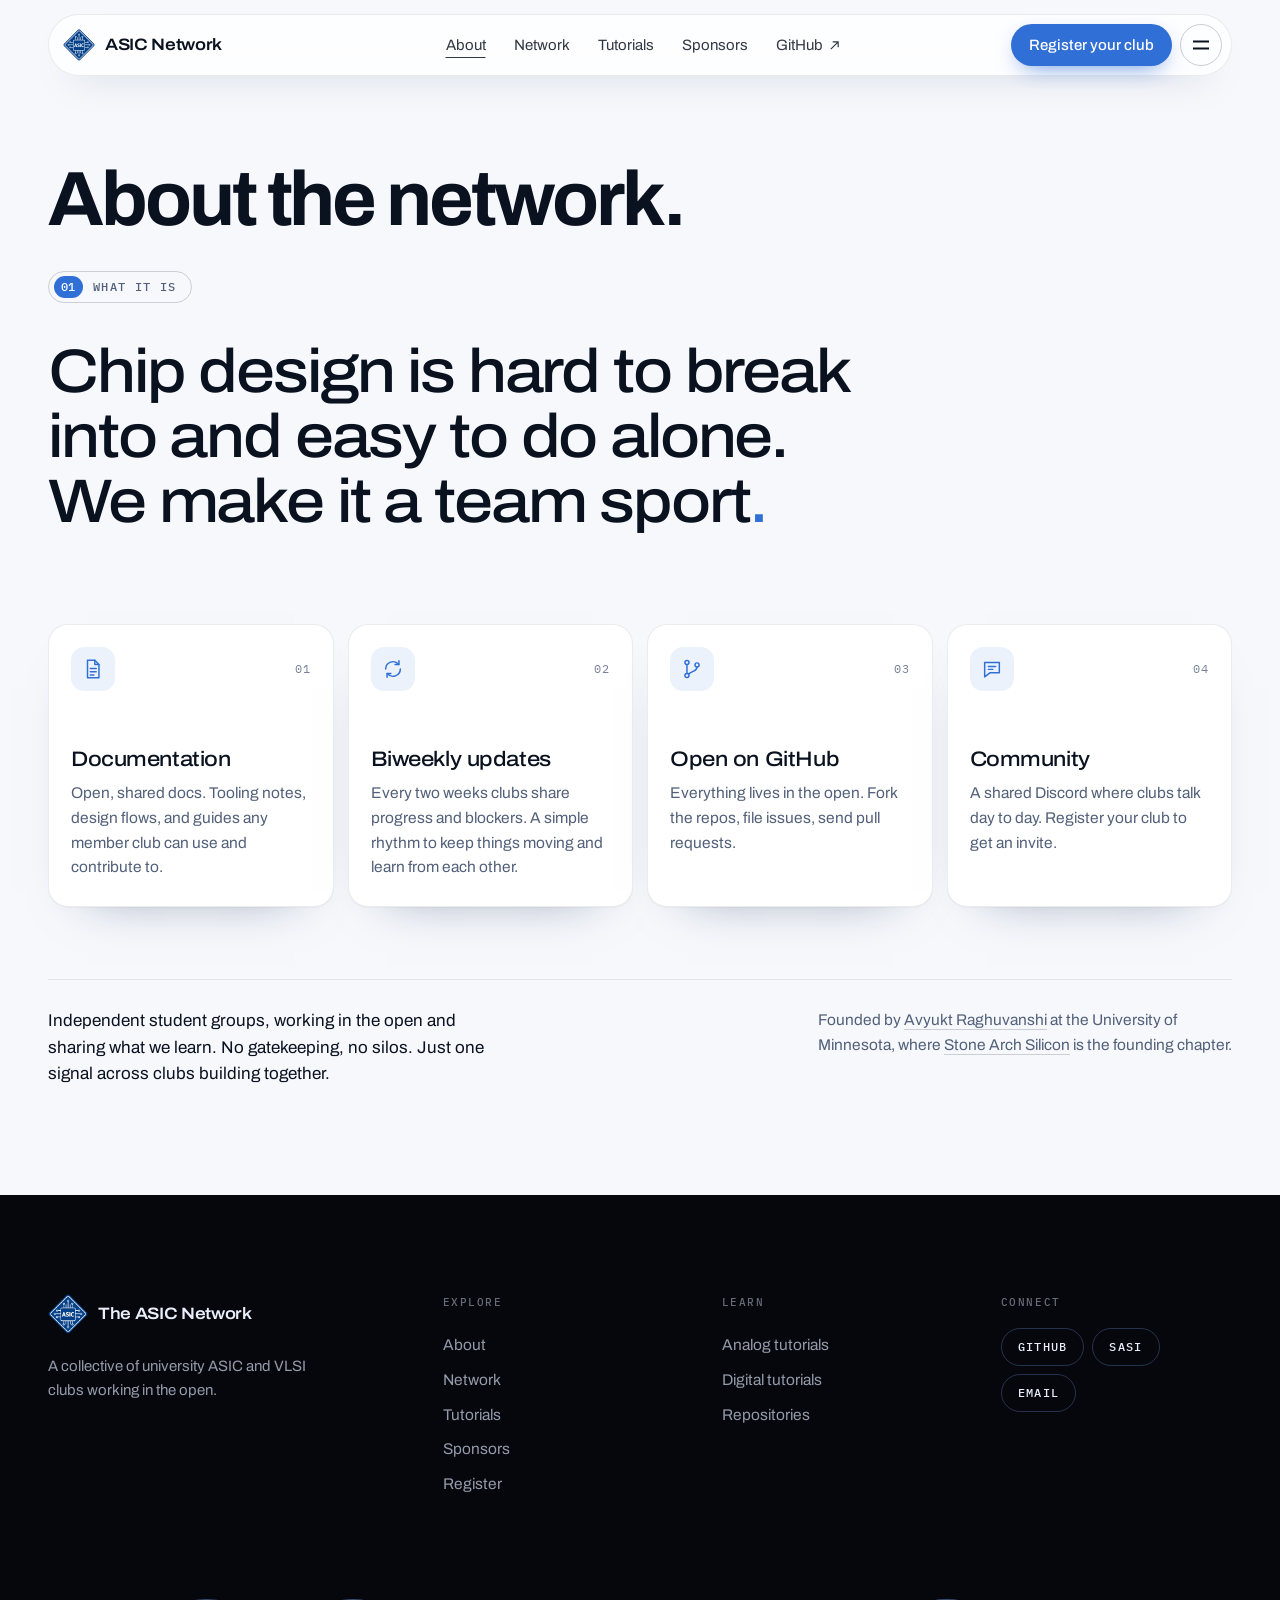
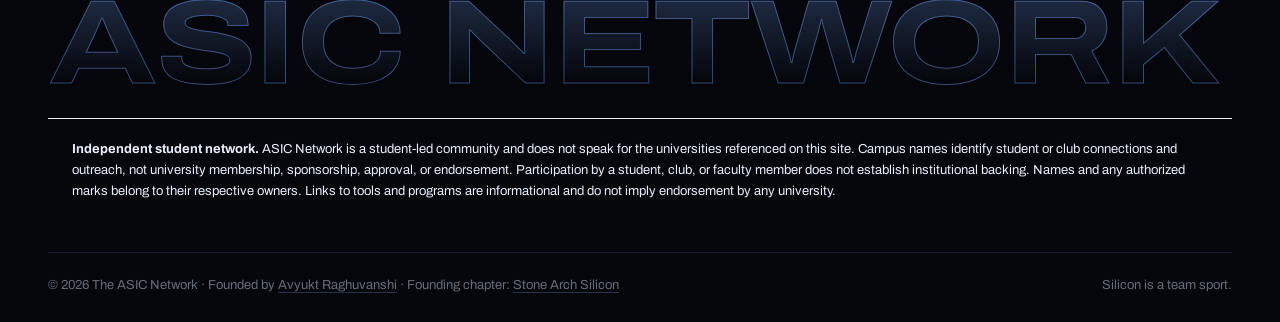
==== commit 1c9506f9: "Add independent student network disclaimer to about.html Added a brand disclaimer section to clarify" ====
--- a/about.html
+++ b/about.html
@@ -174,6 +174,7 @@
       </div>
     </div>
     <div class="wordmark" id="wordmark" aria-hidden="true"><span>ASIC NETWORK</span></div>
+    <aside class="brand-disclaimer" aria-label="Independence and trademark notice" style="max-width:1200px;margin:24px auto;padding:20px 24px;border-top:1px solid currentColor;font-size:13px;line-height:1.6"><strong>Independent student network.</strong> ASIC Network is a student-led community and does not speak for the universities referenced on this site. Campus names identify student or club connections and outreach, not university membership, sponsorship, approval, or endorsement. Participation by a student, club, or faculty member does not establish institutional backing. Names and any authorized marks belong to their respective owners. Links to tools and programs are informational and do not imply endorsement by any university.</aside>
     <div class="footer-bottom">
       <span>© <span id="year">2026</span> The ASIC Network · Founded by <a href="https://raghuavy.github.io/">Avyukt Raghuvanshi</a> · Founding chapter: <a href="https://stone-arch-silicon.github.io/stone-arch-silicon/">Stone Arch Silicon</a></span>
       <span>Silicon is a team sport.</span>
@@ -184,3 +185,4 @@
 <script src="assets/site.js"></script>
 </body>
 </html>
+  
--- a/assets/site.css
+++ b/assets/site.css
@@ -80,7 +80,7 @@
 /* =====================================================================
    Header: a floating capsule that takes the colours of the section under it
    ===================================================================== */
-.progress{position:fixed;top:0;left:0;right:0;height:2px;z-index:80;transform-origin:0 50%;transform:scaleX(0);background:linear-gradient(90deg,var(--accent),var(--accent-hi));pointer-events:none;}
+.progress{display:none;}
 .site-header{position:fixed;top:14px;left:0;right:0;z-index:60;padding:0 var(--gut);color:#fff;pointer-events:none;}
 .nav{pointer-events:auto;max-width:var(--maxw);height:var(--nav-h);margin:0 auto;display:grid;grid-template-columns:1fr auto 1fr;align-items:center;gap:12px;padding:0 9px 0 14px;border:1px solid rgba(122,167,255,.12);border-radius:999px;transition:background-color .35s var(--ease),color .35s var(--ease),border-color .35s var(--ease),box-shadow .35s var(--ease);}
 .nav.on-dark{background:rgba(10,15,26,.7);-webkit-backdrop-filter:saturate(1.4) blur(16px);backdrop-filter:saturate(1.4) blur(16px);border-color:rgba(122,167,255,.16);box-shadow:0 18px 40px -24px rgba(0,0,0,.85);}
